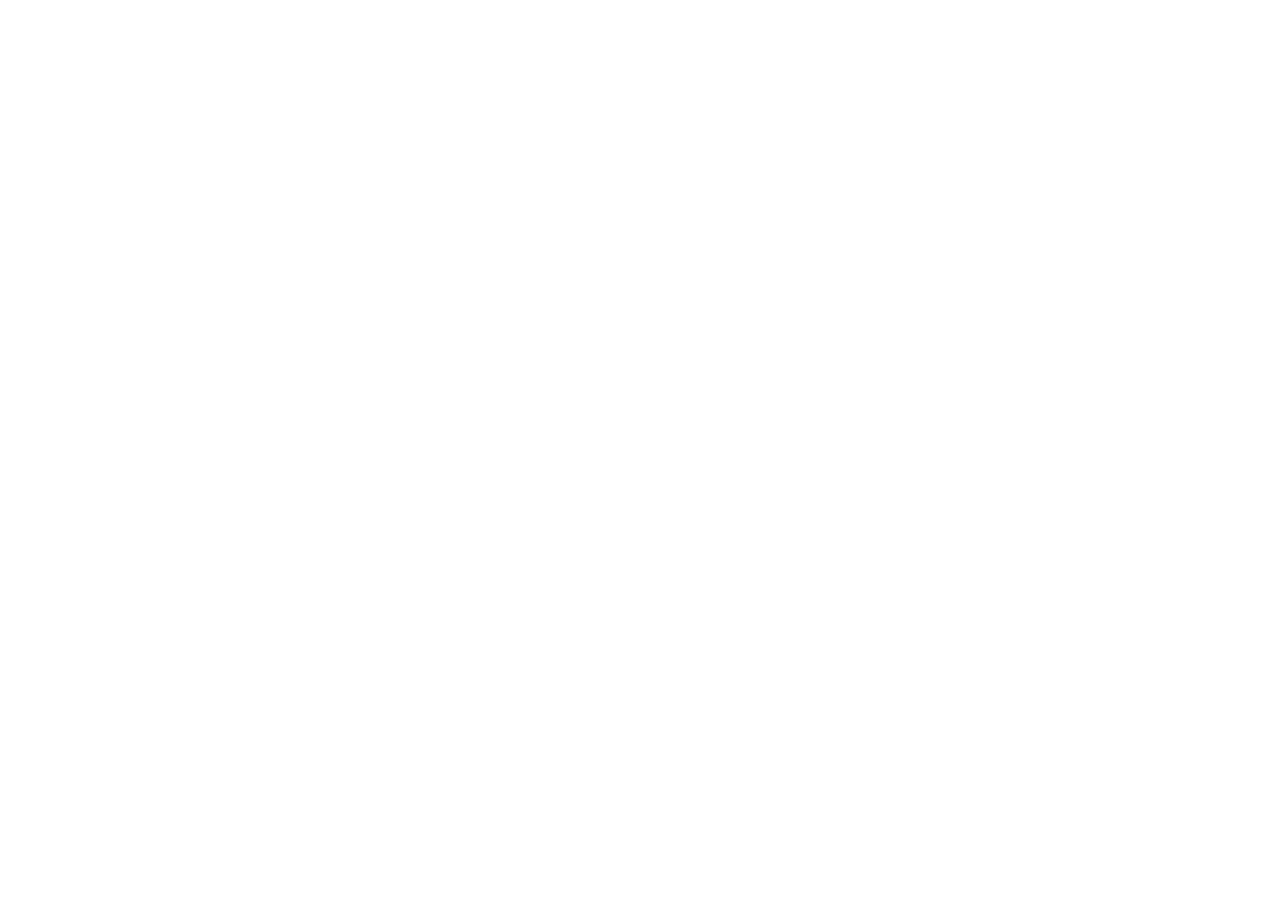
==== index.html @ 8bd91231 "adding some menus" ====
<!DOCTYPE html>
<html lang="en">
  <head>
    <meta charset="UTF-8" />
    <meta http-equiv="X-UA-Compatible" content="IE=edge" />
    <meta name="viewport" content="width=device-width, initial-scale=1.0" />
    <title>Document</title>
  </head>
  <body></body>
</html>
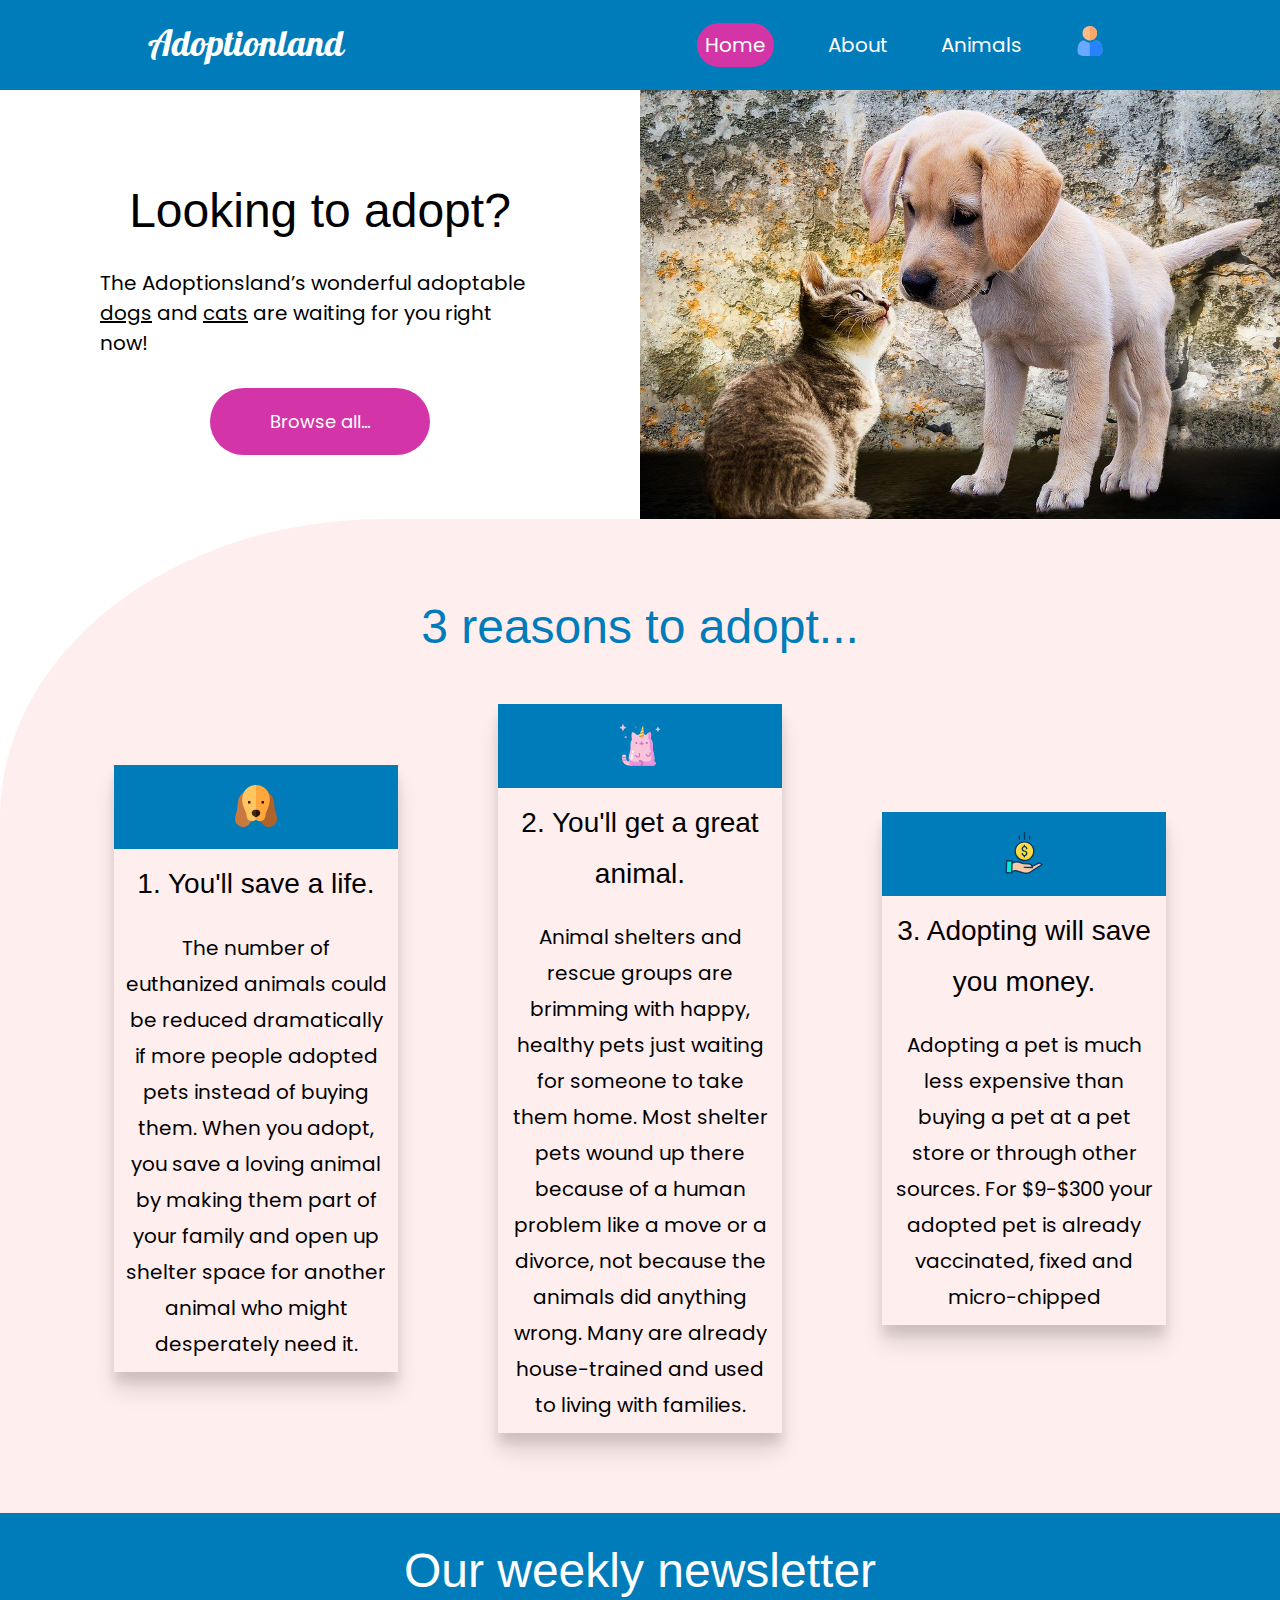
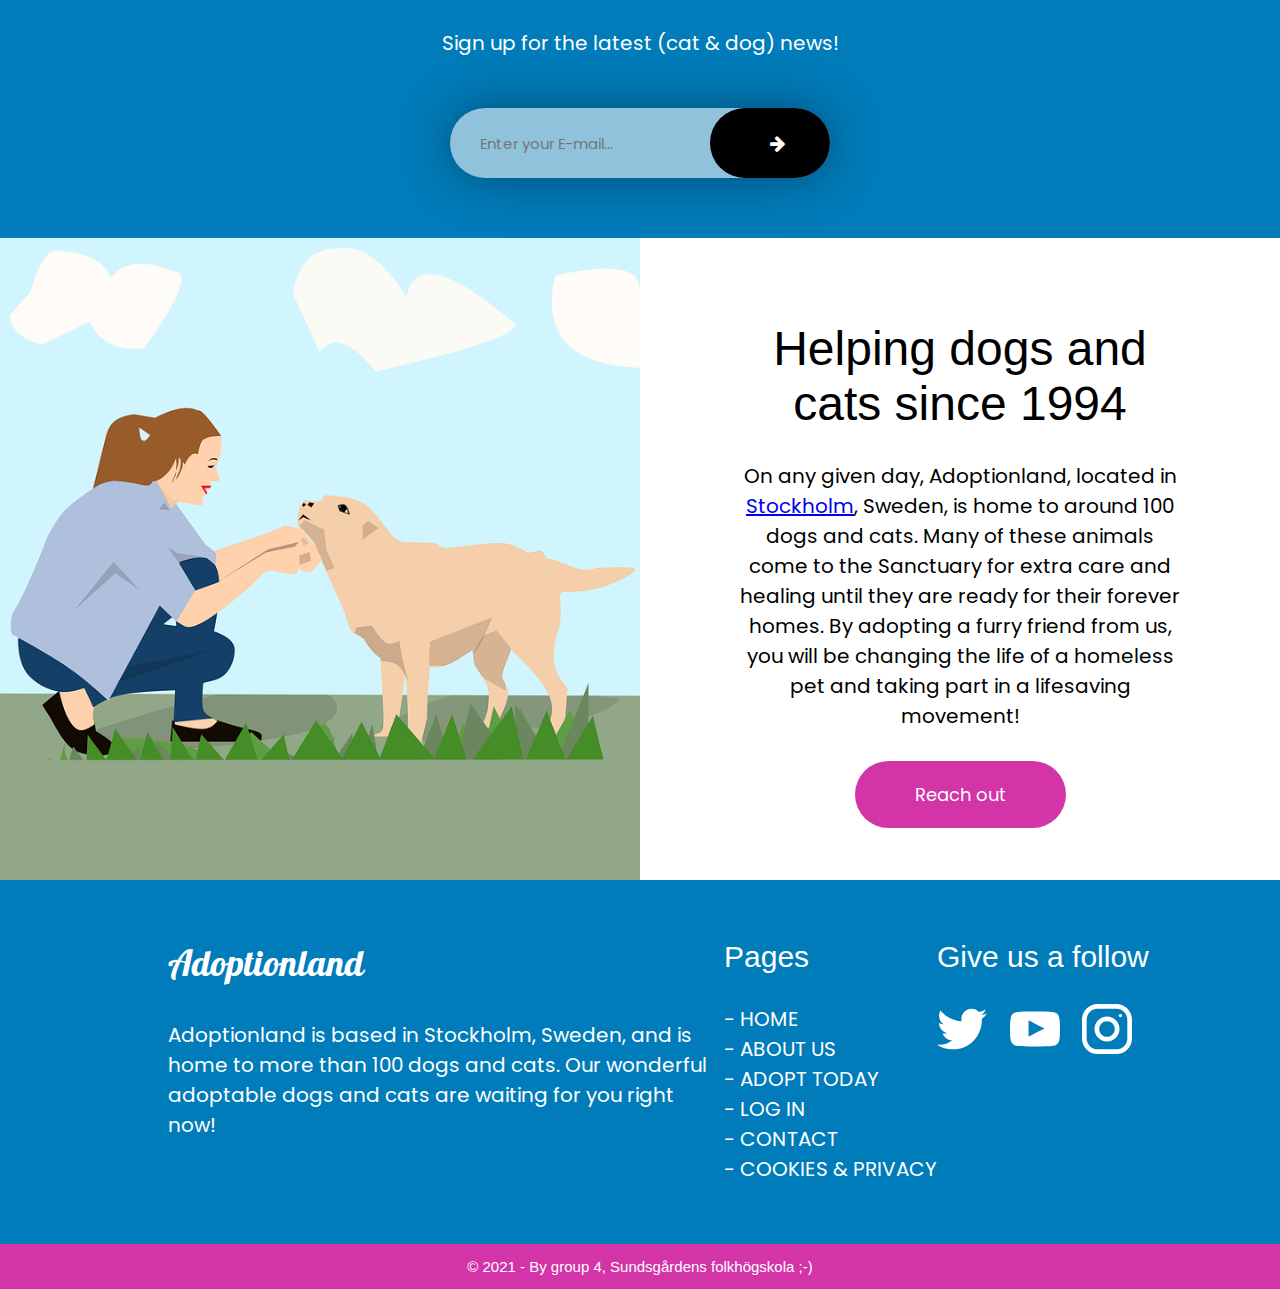
==== commit 1284ac22: "added index.html" ====
--- a/index.html
+++ b/index.html
@@ -1,10 +1,137 @@
-<!DOCTYPE html>
-<html lang="en">
-  <head>
-    <meta charset="UTF-8" />
-    <meta http-equiv="X-UA-Compatible" content="IE=edge" />
-    <meta name="viewport" content="width=device-width, initial-scale=1.0" />
-    <title>Document</title>
-  </head>
-  <body></body>
-</html>
+<!DOCTYPE html>
+<html lang="en">
+
+<head>
+  <meta charset="UTF-8" />
+  <meta name="viewport" content="width=device-width, initial-scale=1.0" />
+  <meta http-equiv="X-UA-Compatible" content="ie=edge" />
+  <meta name="description"
+    content="Adoptionland is home to more than 100 adoptable dogs and cats. Browse all animals here!" />
+  <meta name="robots" content="index,follow" />
+  <link rel="icon" href="/icons/dog.svg" />
+  <link href="https://fonts.googleapis.com/css?family=Pattaya|Poppins:400,500&display=swap" rel="stylesheet" />
+  <link rel="stylesheet" href="https://cdnjs.cloudflare.com/ajax/libs/font-awesome/4.7.0/css/font-awesome.min.css">
+  <link rel="stylesheet" href="./styles/home.css" />
+  <title>Adoption land | Adoptable cats & dogs in Stockholm</title>
+</head>
+
+<body>
+  <!--Max width for big screens-->
+  <div class="big-screen-wrapper">
+    <header class="main-head">
+      <nav>
+        <h1 id="logo">Adoptionland</h1>
+        <ul>
+          <li><a class="current" href="#">Home</a></li>
+          <li><a href="#">About</a></li>
+          <li><a href="#">Animals</a></li>
+          <li><a href="#"><img src="/icons/user.svg" height="30px" width="30px" alt="user"></a></li>
+        </ul>
+      </nav>
+    </header>
+    <main>
+      <section class="hero">
+        <div class="hero-text">
+          <h2>Looking to adopt?</h2>
+          <p>The Adoptionsland’s wonderful adoptable <u>dogs</u> and <u>cats</u> are waiting for you right now! </p>
+          <button>Browse all...</button>
+        </div>
+        <div class="intro-img"><img src="./images/cat-and-dog.jpg" alt="cat and dog"></div>
+      </section>
+      <section id="benefits">
+        <header class="benefits-head">
+          <h2>3 reasons to adopt...</h2>
+        </header>
+        <div class="cards">
+          <div class="card">
+            <div class="card-icon">
+              <img src="./icons/cocker-spaniel.svg" alt="cocker spaniel" />
+            </div>
+            <h4>1. You'll save a life.</h4>
+            <p>
+              The number of euthanized animals could be reduced dramatically if more people adopted pets instead of
+              buying them. When you adopt, you save a loving animal by making them part of your family and open up
+              shelter space for another animal who might desperately need it.
+            </p>
+          </div>
+          <div class="card">
+            <div class="card-icon">
+              <img src="./icons/cat.svg" alt="cat" />
+            </div>
+            <h4>2. You'll get a great animal.</h4>
+            <p>
+              Animal shelters and rescue groups are brimming with happy, healthy pets just waiting for someone to take
+              them home. Most shelter pets wound up there because of a human problem like a move or a divorce, not
+              because the animals did anything wrong. Many are already house-trained and used to living with families.
+            </p>
+          </div>
+          <div class="card">
+            <div class="card-icon">
+              <img src="./icons/save-money.svg" alt="save money" />
+            </div>
+            <h4>3. Adopting will save you money.</h4>
+            <p>
+              Adopting a pet is much less expensive than buying a pet at a pet store or through other sources. For
+              $9-$300 your adopted pet is already vaccinated, fixed and micro-chipped
+            </p>
+          </div>
+        </div>
+      </section>
+      <section class="newsletter">
+        <h2>Our weekly newsletter</h2>
+        <p>Sign up for the latest (cat & dog) news!</p>
+        <div class="text-btn">
+          <label for="e-mail"></label>
+          <input type="text" id="e-mail" placeholder="Enter your E-mail...">
+          <button type="button"><i class="fa fa-arrow-right"></i></button>
+        </div>
+      </section>
+      <section class="about-us">
+        <div class="about-img"><img src="./images/woman-and-dog.png" alt="woman and dog"></div>
+        <div class="about-text">
+          <h2>Helping dogs and <br>
+            cats since 1994</h2>
+          <p>On any given day, Adoptionland, located in <a href="#">Stockholm</a>, Sweden, is home to around 100 dogs
+            and cats.
+            Many of these animals come to the Sanctuary for extra care and healing until they are ready for their
+            forever homes.
+            By adopting a furry friend from us, you will be changing the life of a homeless pet and taking part in
+            a lifesaving movement!</p>
+          <button>Reach out</button>
+        </div>
+      </section>
+    </main>
+
+    <footer>
+      <div class="footer-container">
+        <div class="footer-info">
+          <h3 class="logo-footer">Adoptionland</h3>
+          <p>Adoptionland is based in Stockholm, Sweden, and is<br> home to more than 100 dogs and cats.
+            Our wonderful <br>adoptable dogs and cats are waiting for you right now!</p>
+        </div>
+        <div class="footer-links">
+          <h3>Pages</h3>
+          <ul>
+            <li><a href="#">- HOME</a></li>
+            <li><a href="#">- ABOUT US</a></li>
+            <li><a href="#">- ADOPT TODAY</a></li>
+            <li><a href="#">- LOG IN</a></li>
+            <li><a href="#">- CONTACT</a></li>
+            <li><a href="#">- COOKIES & PRIVACY</a></li>
+          </ul>
+        </div>
+        <div class="footer-social">
+          <h3>Give us a follow</h3>
+          <img src="./icons/twitter.svg" width="50px" height="50px" alt="twitter">
+          <img src="./icons/youtube.svg" width="50px" height="50px" alt="youtube">
+          <img src="./icons/instagram.svg" width="50px" height="50px" alt="instagram">
+        </div>
+      </div>
+      <div class="copy-box">
+        &copy; 2021 - By group 4, Sundsgårdens folkhögskola ;-)
+      </div>
+    </footer>
+  </div>
+</body>
+
+</html>--- a/styles/home.css
+++ b/styles/home.css
@@ -0,0 +1,415 @@
+
+/* Global Styles */
+
+* {
+  margin: 0;
+  padding: 0;
+  box-sizing: border-box;
+}
+
+html {
+  font-size: 62.5%;
+}
+
+h1 {
+  font-size: 3.6rem;
+}
+
+li,
+button,
+label,
+input,
+p {
+  font-size: 2rem;
+  font-family: "Poppins", sans-serif;
+  font-weight: normal;
+}
+
+h2 {
+  font-size: 4.8rem;
+  margin: 3rem 0;
+  font-family: "roboto", sans-serif;
+  font-weight: normal;
+}
+
+h3 {
+  font-size: 3rem;
+  font-family: "roboto", sans-serif;
+  font-weight: normal;
+  margin: 0 0 3rem 0;
+}
+
+h4,
+h5 {
+  font-size: 2.8rem;
+  font-family: "roboto", sans-serif;
+  font-weight: normal;
+}
+
+button {
+  padding: 2rem 6rem;
+  background-color: #D334A7;
+  border: none;
+  color: white;
+  font-size: 1.8rem;
+  cursor: pointer;
+  border-radius: 4rem;
+  margin-top: 3rem;
+}
+
+button:hover {
+  background: #007CBA;
+}
+
+.big-screen-wrapper{
+margin: auto;
+max-width: 150rem;
+}
+
+/* Newsletter box */
+
+.newsletter {
+  display: flex;
+  flex-direction: column;
+  justify-content: center;
+  align-items: center;
+  text-align: center;
+  background: #007CBA;
+  color: white;
+}
+
+.img-icon {
+  display: flex;
+  justify-content: space-between;
+}
+
+.text-btn {
+  width: 38rem;
+  height: 7rem;
+  background: #F1F1F199;
+  border-radius: 4rem;
+  position: relative;
+  margin-bottom: 6rem;
+  margin-top: 5rem;
+}
+
+.text-btn input {
+  width: 100%;
+  height: 7rem;
+  border-radius: 4rem;
+  border: 0;
+  background: none;
+  padding: 0 3rem;
+  outline: none;
+  font-size: 1.5rem;
+  box-shadow: 0 0 5rem #00000060;
+}
+
+.text-btn button {
+  background: black;
+  border: 0;
+  height: 7rem;
+  width: 4rem;
+  border-radius: 8rem;
+  position: absolute;
+  top: -3rem;
+  right: 0;
+  outline: none;
+  cursor: pointer;
+  color: #fff;
+  transition: 0.3s linear;
+}
+
+button:hover {
+  background: #27394e;
+}
+
+/* Header */
+
+.main-head {
+  background: #007CBA;
+  color: white;
+}
+
+nav {
+  display: flex;
+  width: 80%;
+  margin: auto;
+  padding: 2rem;
+  min-height: 10vh;
+  align-items: center;
+  flex-wrap: wrap;
+}
+
+nav ul {
+  display: flex;
+  flex: 1 1 40rem;
+  justify-content: space-around;
+  align-items: center;
+  list-style: none;
+}
+
+nav a {
+  color: white;
+  text-decoration: none;
+}
+
+nav a:hover {
+  background-color: #d334a6;
+  border-radius: 3rem;
+  padding: 1.5rem 1.5rem
+}
+
+nav .current {
+  background-color: #d334a6;
+  padding: 0.8rem 0.8rem;
+  border-radius: 3rem;
+}
+
+#logo {
+  flex: 2 1 40rem;
+  font-family: "Pattaya", sans-serif;
+  font-weight: 400;
+}
+
+/* Hero */
+
+.hero {
+  display: flex;
+  flex-wrap: wrap;
+}
+
+.hero img {
+  width: 100%;
+  height: 100%;
+}
+
+.intro-img {
+  flex: 1 1 40rem; 
+}
+
+.hero-text {
+  display: flex;
+  flex-direction: column;
+  flex: 1 1 40rem;
+  align-items: center;
+  justify-content: center;
+  padding: 4rem 10rem 4rem 10rem;
+}
+
+/* Why Adopting Section */
+
+#benefits {
+  background-color: #FFEEEE;
+  border-top-left-radius: 30%;
+  padding-bottom: 6rem;
+}
+
+.benefits-head {
+  display: flex;
+  flex-direction: column;
+  justify-content: center;
+  align-items: center;
+  color: #007CBA;
+  text-align: center;
+}
+
+.benefits-head h2 {
+  padding-top: 5rem;
+}
+
+.cards {
+  width: 90%;
+  margin: auto;
+  display: flex;
+  min-height: 50vh;
+  align-items: center;
+  flex-wrap: wrap;
+}
+
+.card {
+  text-align: center;
+  flex: 1 1 25rem;
+  min-height: 40vh;
+  margin: 2rem 5rem;
+  box-shadow: 0px 10px 10px rgba(0, 0, 0, 0.1), 0px 20px 20px rgba(0, 0, 0, 0.1);
+}
+
+.cards img {
+  max-width: 15%;
+  margin: 2rem;
+  color: white;
+}
+
+.card h4,
+.card p {
+  padding: 1rem;
+  line-height: 1.8;
+}
+
+.card-icon {
+  background: #007CBA;
+}
+
+/* About Us Section */
+
+.about-us {
+  display: flex;
+  flex-wrap: wrap;
+}
+
+.about-us img {
+  width: 100%;
+  height: 100%;
+}
+
+.about-img {
+  flex: 1 1 60rem;
+}
+
+.about-text {
+  display: flex;
+  flex-direction: column;
+  justify-content: center;
+  align-items: center;
+  text-align: center;
+  flex: 1 1 60rem;
+  padding: 4rem 10rem 4rem 10rem;
+}
+
+/* Footer Section */
+
+footer {
+  background: #007CBA;
+  width: 100%;
+}
+
+.footer-container {
+  width: 80%;
+  margin: auto;
+  padding: 6rem 0;
+  color: white;
+  display: grid;
+  grid-template-columns: auto auto auto;
+  min-height: 30vh;
+}
+
+.footer-info {
+  margin-left: 4rem;
+}
+
+.logo-footer {
+  font-family: "Pattaya", sans-serif;
+  font-weight: 400;
+  font-size: 3.6rem;
+}
+
+.footer-links li {
+  list-style: none;
+}
+
+footer a {
+  color: white;
+  text-decoration: none;
+}
+
+.footer-social img {
+  margin-right: 2rem;
+}
+
+.copy-box {
+  display: flex;
+  justify-content: center;
+  align-items: center;
+  text-align: center;
+  font-size: 1.5rem;
+  background: #D334A7;
+  color: white;
+  min-height: 5vh;
+  font-family: "Roboto", sans-serif;
+}
+  
+/* Media Query */
+
+@media (max-width: 600px) {
+  html {
+    font-size: 45%;
+  }
+  nav {
+    text-align: center;
+  }
+  #logo {
+    padding: 2rem;
+  }
+  
+  footer {
+    text-align: center;
+  }
+  footer h5 {
+    padding-bottom: 3rem;
+  }
+
+  .cards {
+    padding-bottom: 7rem;
+  }
+
+  .card {
+    min-height: 20vh;
+  }
+}
+
+@media (max-width: 1200px) {
+  html {
+    font-size: 65%;
+  }
+
+  #logo {
+    text-align: center;
+    margin: 2rem 0;
+  }
+  
+  footer {
+    text-align: center;
+  }
+  footer h5 {
+    padding-bottom: 3rem;
+  }
+
+  .cards {
+    padding-bottom: 7rem;
+  }
+
+  .card {
+    min-height: 20vh;
+  }
+
+  .footer-container {
+  display: flex;
+  flex-direction: column;
+  justify-content: center;
+  align-items: center;
+  text-align: center;
+}
+
+  .footer-links {
+  margin-top: 3rem;
+}
+
+  .footer-social {
+  margin-top: 3rem;
+  display: flex;
+  justify-content: center;
+  align-items: center;
+}
+
+  .footer-social h3 {
+  display: none;
+}
+
+}
+
+@media (max-width:850px) {
+  #benefits {
+    border-top-left-radius: 0%;
+  }
+}